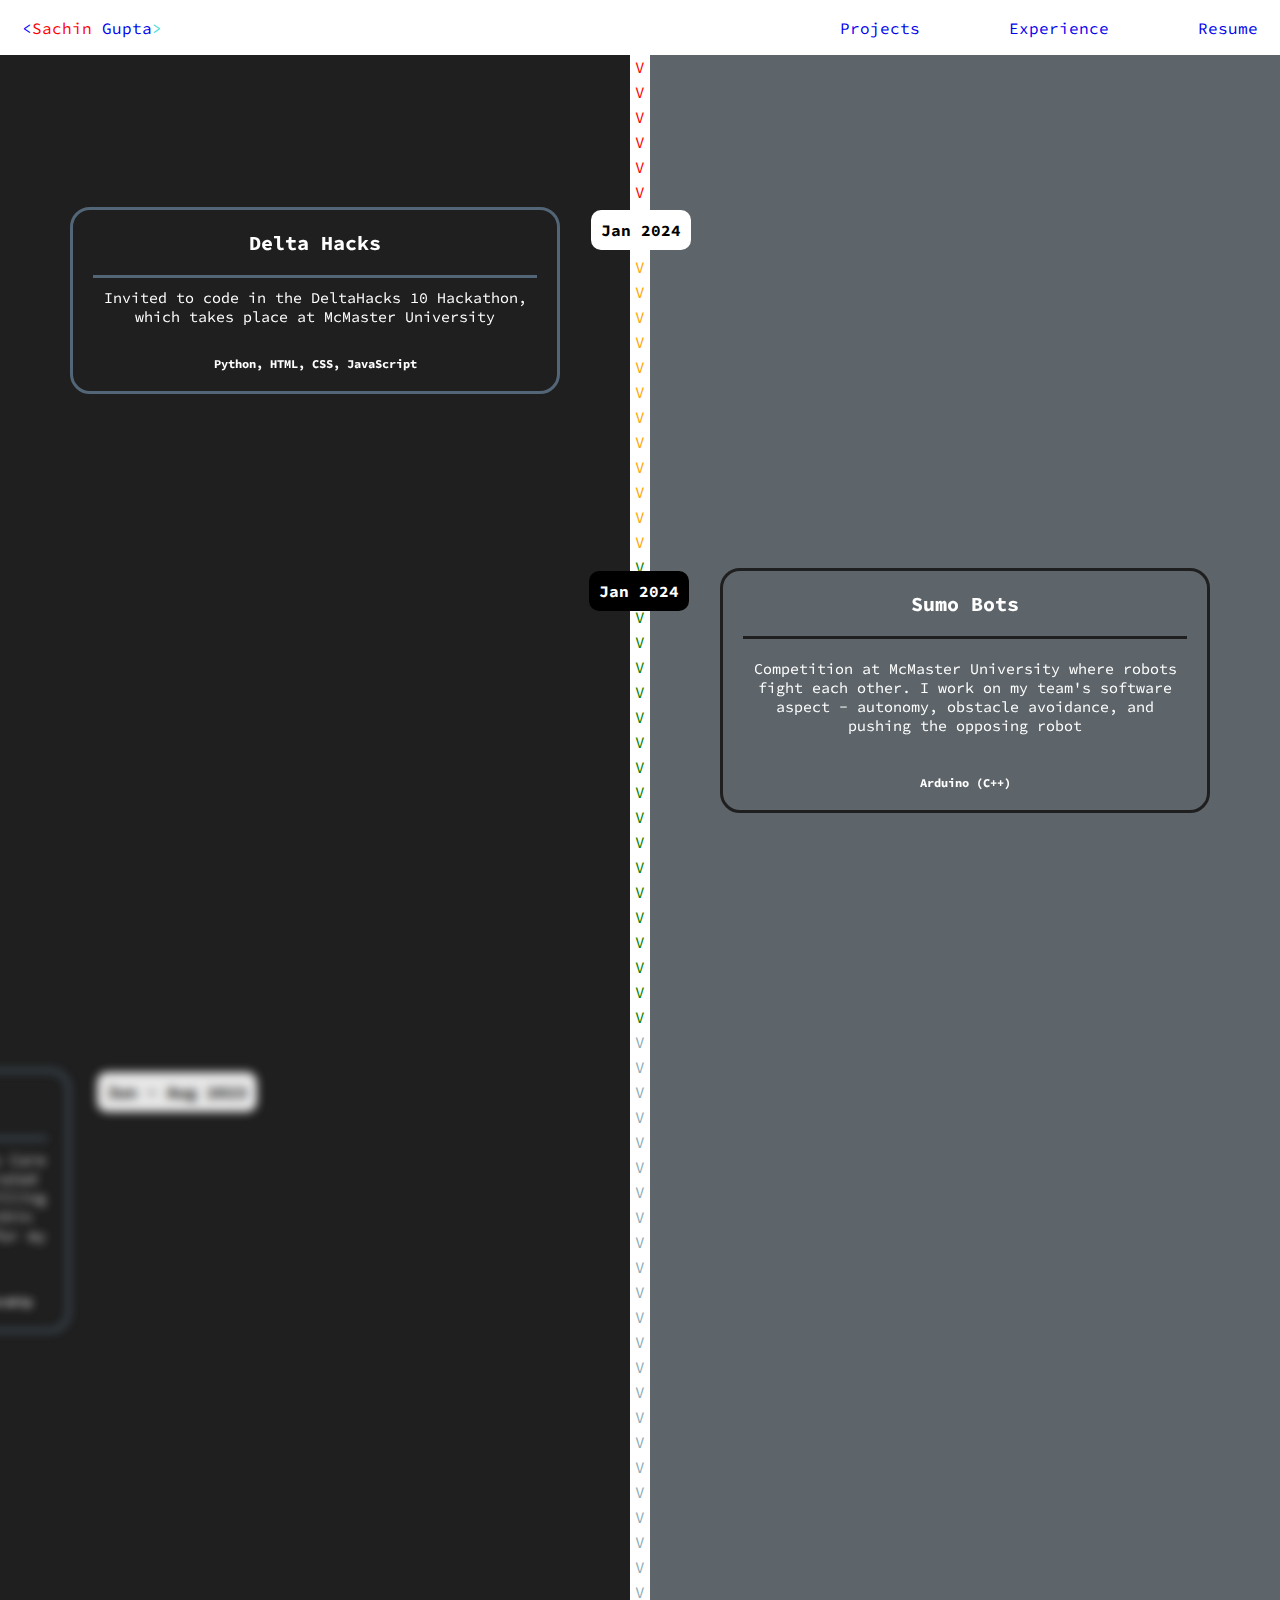
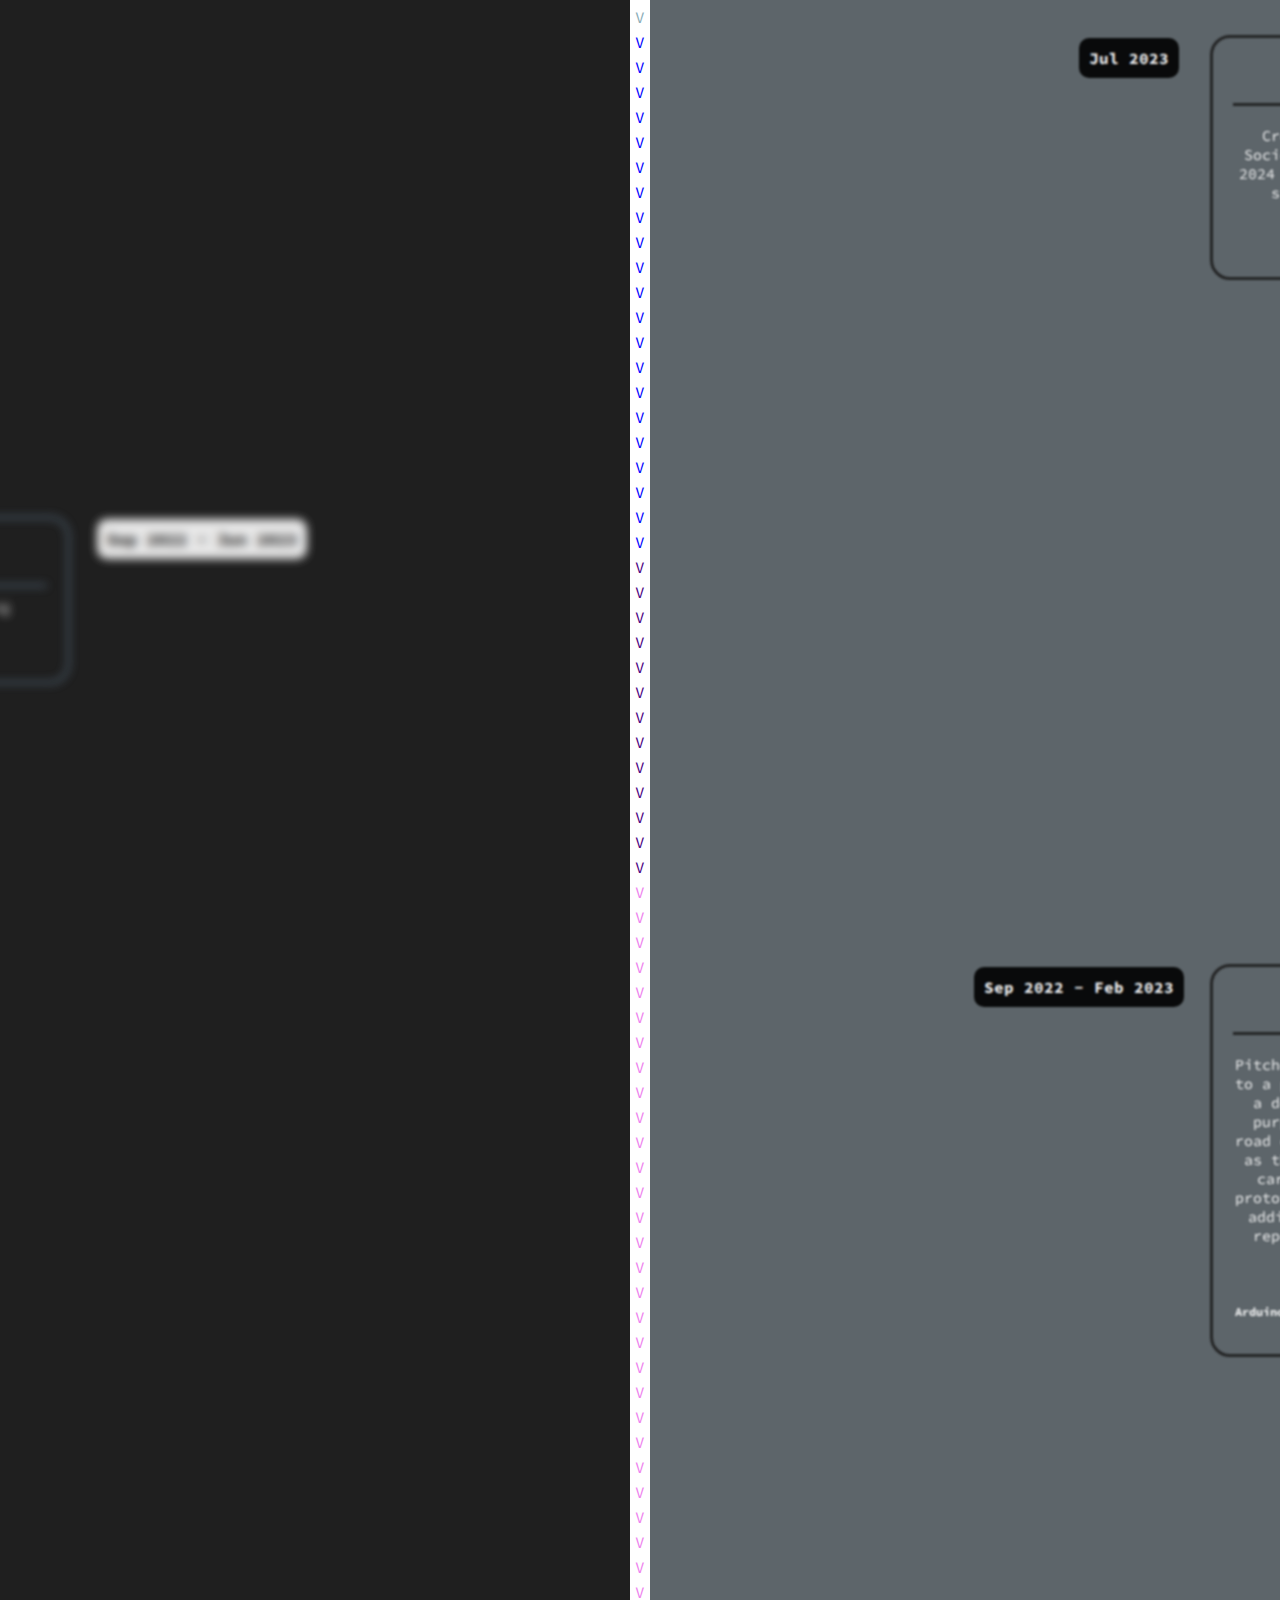
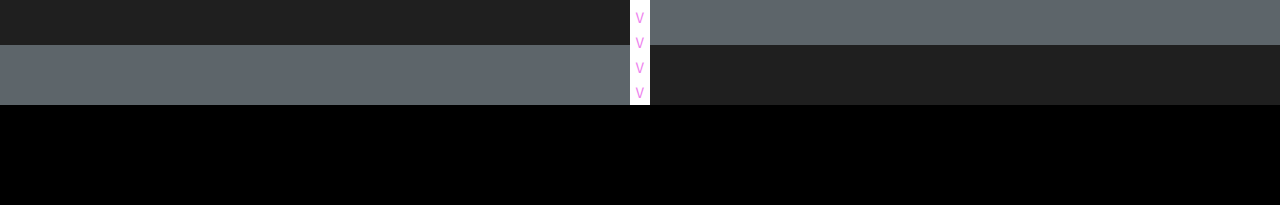
==== experience.html @ 42410a29 "website commit" ====
<!DOCTYPE html>

<html>

<head>
  <title>Sachin Gupta</title>
  <link rel="stylesheet" href="header.css">
  <link rel="stylesheet" href="general.css">
  <link rel="stylesheet" href="experience.css">
  <script defer src="experience.js"></script>
  <link rel="preconnect" href="https://fonts.googleapis.com">
  <link rel="preconnect" href="https://fonts.gstatic.com" crossorigin>
  <link href="https://fonts.googleapis.com/css2?family=Source+Code+Pro:wght@200;400;700&display=swap" rel="stylesheet">

</head>



<body class="body">
  <div class="header">
    <div class="left-side-header">
      <button class="tabs1"><a href="home.html" class="clicked" style="text-decoration:none"><span
            class="third-color">&lt;</span><span class="first-color">Sachin</span> Gupta<span
            class="second-color">&gt;</span></a></button>
      <button class="sg"><a href="home.html" class="clicked" style="text-decoration:none"><span
            class="third-color">&lt;</span><span class="first-color">S</span>G<span
            class="second-color">&gt;</span></a></button>
    </div>
    <div class="right-side-header">
      <button class="tabs"><a href="projects.html" style="text-decoration:none">Projects</a></button>
      <button class="tabs"><a href="experience.html" style="text-decoration:none">Experience</a></button>
      <button class="tabs"><a href="resume.html" style="text-decoration:none">Resume</a></button>
    </div>
  </div>

  <div class="experience">
    <div class="experience-left">
      <div class="bottom-left-bar"></div>
      <div class="module">
        <div class="module-name">Delta Hacks</div>
        <div class="module-description">Invited to code in the DeltaHacks 10 Hackathon, which takes place at McMaster University</div>
        <div class="module-skills">Python, HTML, CSS, JavaScript</div>
        <div class="module-abs-left">Jan 2024</div>


      </div>
      <div class="module">
        <div class="module-name">Youth Coach</div>
        <div class="module-description">Worked as a Youth Coach for the Rogers, Jays Care Foundation. Led 25 youth across over 40 curated games and activities, with the goal of instilling a love for baseball, sports, and school within the youth. Also, awarded $1000 scholarship for my hard work and excellent results. </div>
        <div class="module-skills">Interpersonal Skills, Creativity, Communication, Leadership</div>
        <div class="module-abs-left-1">Jun - Aug 2023</div>
      </div>
      <div class="module">
        <div class="module-name">Advanced Hack Club</div>
        <div class="module-description">Mentor to students and taught them coding</div>
        <div class="module-skills">Python, Teaching, Mentoring</div>
        <div class="module-abs-left-2">Sep 2022 - Jun 2023</div>
      </div>

    </div>
    <div class="experience-middle">
      <div class="arrows"> <span class="arrows1">V V V V V V V</span> <span class="arrows2">V V V V V V V V V V V V V</span> <span class="arrows3">V V V V V V V V V V V V V V V V V V V</span> <span class="arrows4">V V V V V V V V V V V V V V V V V V V V V V V V</span> <span class="arrows5">V V V V V V V V V V V V V V V V V V V V V</span> <span class="arrows6">V V V V V V V V V V V V V</span> <span class="arrows7">V V V V V V V V V V V V V V V V V V V V V V V V V V V V V V V V V</span>  


      </div>
    </div>
    <div class="experience-right">
      <div class="bottom-right-bar"></div>
      <div class="module2">
        <div class="module-name2">Sumo Bots</div>
        <div class="module-description">Competition at McMaster University where robots fight each other. I work on my team's software aspect - autonomy, obstacle avoidance, and pushing the opposing robot </div>
        <div class="module-skills">Arduino (C++)</div>
        <div class="module-abs-right">Jan 2024</div>
      </div>
      <div class="module2">
        <div class="module-name2">My First Client!</div>
        <div class="module-description">Created a series of graphics for JSOT (Jain Society of Toronto) of which were used in their 2024 Annual Members Publication. This marked the start of "Sachin Graphic Design Company"!</div>
        <div class="module-skills">Professionalism, Working with Clients, Creativity</div>
        <div class="module-abs-right">Jul 2023</div>
      </div>
      <div class="module2">
        <div class="module-name2">DECA</div>
        <div class="module-description">Pitched a start-up business concept, "Bumpsense", to a panel of judges (in Toronto). "Bumpsense" is a device that attaches to any car and has the purpose of sensing and automatically avoiding road obstacles such as potholes, bumps, and more, as these may pose serious risk to damaging ones car. Also, for proof of concept, I created a prototype using 3D printed parts, an arduino, and additional electrical components, as well as a report on the company, device, target market, financials, and more.</div>
        <div class="module-skills">Arduino (C++), 3D Modelling (CAD), Innovation, Public Speaking, Marketing</div>
        <div class="module-abs-right-1">Sep 2022 - Feb 2023</div>
      </div>

    </div>
  </div>


</body>



</html>





<!-- 1. header is white with black text     2. body is black with white text   3. Home/Contact Me, Projects, Experience, Resume-->
---- header.css ----
.header {
  display: flex;
  height: 55px;
  background-color: white;
  align-items: center;
  justify-content: space-between;
  right: 0;
  left: 0;
  top: 0;
  position: fixed;
  z-index: 1000;
}

.tabs {
  font-family: 'Source Code Pro';
  border: none;
  background-color: white;
  height: 100%;
  font-size: 16px;
  cursor: pointer;
  transition: box-shadow 0.2s;
}

.tabs1 {
  font-family: 'Source Code Pro';
  border: none;
  background-color: white;
  height: 100%;
  font-size: 16px;
  cursor: pointer;
  transition: box-shadow 0.2s;
  color: orange;
  z-index: 10;
}

.sg {
  font-family: 'Source Code Pro';
  border: none;
  background-color: white;
  height: 100%;
  font-size: 16px;
  cursor: pointer;
  transition: box-shadow 0.2s, opacity 0.3s;
  position: absolute;
  top: 0;
  left: 60px;
  opacity: 1;
  height: 22.5px;
  margin-top: -30px;
  z-index: 4;
}

.first-color {
  color: red;
}

.clicked:active .first-color{
  color:rgb(85, 26, 139);
}

.clicked:active {
  color: red;
}

.second-color {
  color: turquoise;
}

.third-color {
  color: blue;
}

.tabs:hover, .tabs1:hover, .sg:hover {
  box-shadow: 0 15px 5px -5px #00000030;
}



.left-side-header {
  margin-left: 16px;
  margin-right: 45px;
}

.right-side-header {
  width: 430px;
  display: flex;
  align-items: center;
  justify-content: space-between;
  margin-right: 16px;
}

@media (max-width: 700px) {
  .sg {
    opacity: 1;
    margin-top: 16px;
  }
  .tabs1 { 
    opacity: 0;
  }


}
---- general.css ----
.body {
  margin: 0;
  padding: 0;
  height: 1475px;
  background-color: black;
  font-family: 'Source Code Pro';
}
---- experience.css ----
.experience {
  display: grid;
  color: white;
  margin-top: -100px;
  grid-template-columns: 1fr 20px 1fr;
}

.experience-left {
  flex: 1;
  align-items: center;
  text-align: center;
  display: grid;
  grid-template-rows: auto;
  padding: 0px 40px;
  background-color: #1f1f1f;
  grid-template-rows: 800px 1000px 1000px;
  position: relative;

}


.bottom-left-bar {
  background-color: #5d656a;
  height: 60px;
  bottom: -60px;
  left: 0;
  right: 0;
  position: absolute;
}

.bottom-right-bar {
  background-color: #1f1f1f;
  height: 60px;
  bottom: -60px;
  left: 0;
  right: 0;
  position: absolute;
}

.module {
  display: flex;
  flex-direction: column;
  border: 3px solid #536677;
  border-radius: 20px;
  padding: 20px;
  margin: 0 30px;
  row-gap: 10px;
  position: relative;
  opacity: 0.9;
  filter: blur(5px);
  transform: translateX(-100%);
  transition: all 1s;
  z-index: 5;

}

.show {
  opacity: 1;
  filter: blur(0);
  transform: translateX(0);
}


.module2 {
  display: flex;
  flex-direction: column;
  border: 3px solid #1f1f1f;
  border-radius: 20px;
  padding: 20px;
  margin: 0 30px;
  row-gap: 20px;
  position: relative;
  transition: all 1s;
  opacity: 0.9;
  filter: blur(1px);
  transform: translateX(100%);
  transition: all 2s;
  z-index: 5;

}

.show2 {
  opacity: 1;
  filter: blur(0);
  transform: translateX(0);

}

.module-name {
  font-weight: bold;
  font-size: 20px;
  width: 100%;
  border-bottom: 3px solid #536677;
  padding-bottom: 20px;

}

.module-name2 {
  font-weight: bold;
  font-size: 20px;
  width: 100%;
  border-bottom: 3px solid #1f1f1f;
  padding-bottom: 20px;
}

.module-description {
  font-size: 15px;
}

.module-skills {
  font-size: 12px;
  margin-top: 20px;
  font-weight: bold;
}

.experience-middle {
  width: 20px;
  top: 55px;
  bottom: 0;
  background-color: white;
  text-align: center;
  position: relative;
}

.arrows {
  background-color: white;
  width: 20px;
  position: absolute;
  top: 100px;
  right: 0;
  line-height: 25px;
  color: black;
  z-index: 1
}

.experience-right {
  flex: 1;
  align-items: center;
  text-align: center;
  display: grid;
  grid-template-rows: 780px 1355px 650px;
  padding: 20px 40px;
  background-color: #5d656a;
  padding-top: 400px;
  padding-bottom: 160px;
  position: relative;

}

.module-abs-left {
  position: absolute;
  top: 0px;
  right: -134px;
  background-color: white;
  padding: 10px;
  border-radius: 10px;
  color: black;
  font-weight: bold;
  z-index: 100;
  opacity: 1;
}

.module-abs-left-1 {
  position: absolute;
  top: 0px;
  right: -190px;
  background-color: white;
  padding: 10px;
  border-radius: 10px;
  color: black;
  font-weight: bold;
  z-index: 100;
  opacity: 1;
}

.module-abs-left-2 {
  position: absolute;
  top: 0px;
  right: -240px;
  background-color: white;
  padding: 10px;
  border-radius: 10px;
  color: black;
  font-weight: bold;
  z-index: 100;
  opacity: 1;
}

.module-abs-right {
  position: absolute;
  top: 0px;
  left: -134px;
  background-color: black;
  padding: 10px;
  border-radius: 10px;
  color: white;
  font-weight: bold;
  z-index: 100;
  opacity: 1;
}

.module-abs-right-1 {
  position: absolute;
  top: 0px;
  left: -239px;
  background-color: black;
  padding: 10px;
  border-radius: 10px;
  color: white;
  font-weight: bold;
  z-index: 100;
  opacity: 1;
}

.arrows1 {
  color: red;
}
.arrows2 {
  color: orange;
}
.arrows3 {
  color: green;
}
.arrows4 {
  color: rgb(139, 173, 184);
}
.arrows5 {
  color: blue;
}
.arrows6 {
  color: indigo;
}
.arrows7 {
  color: violet;
}
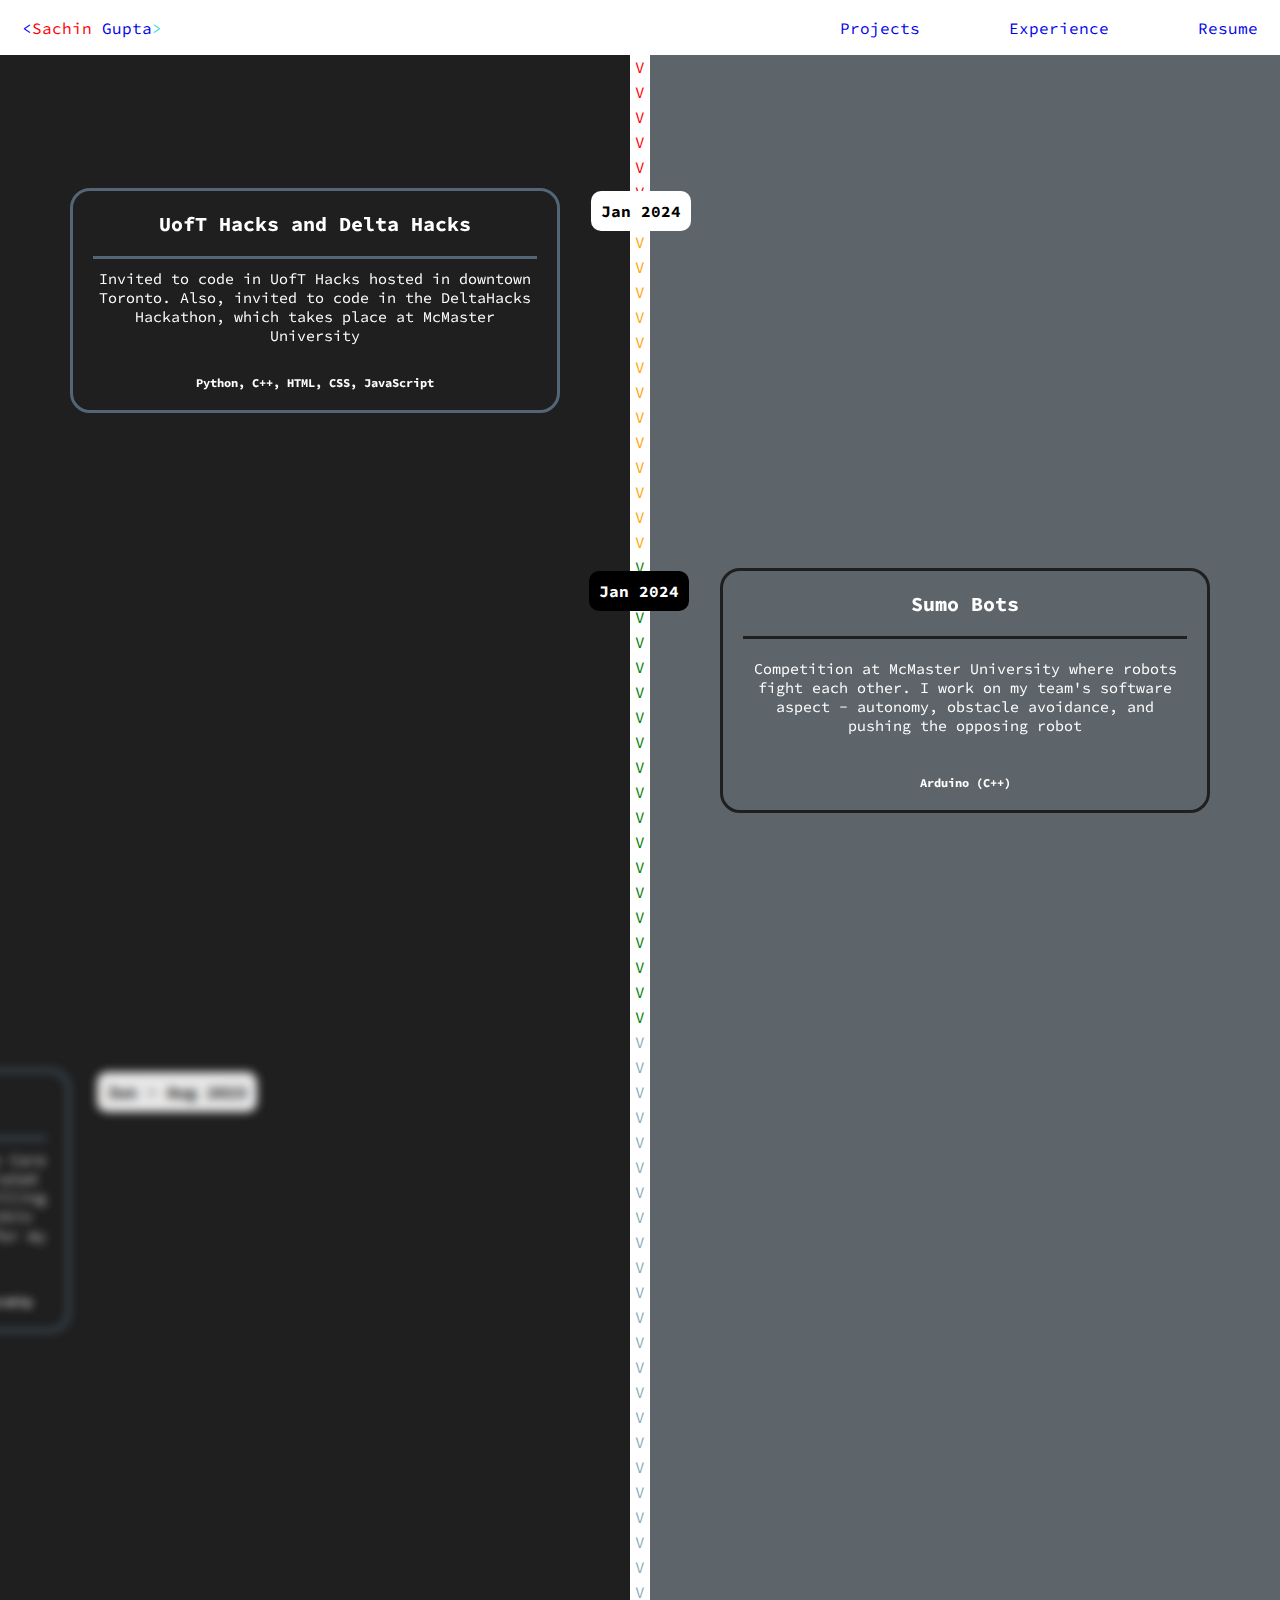
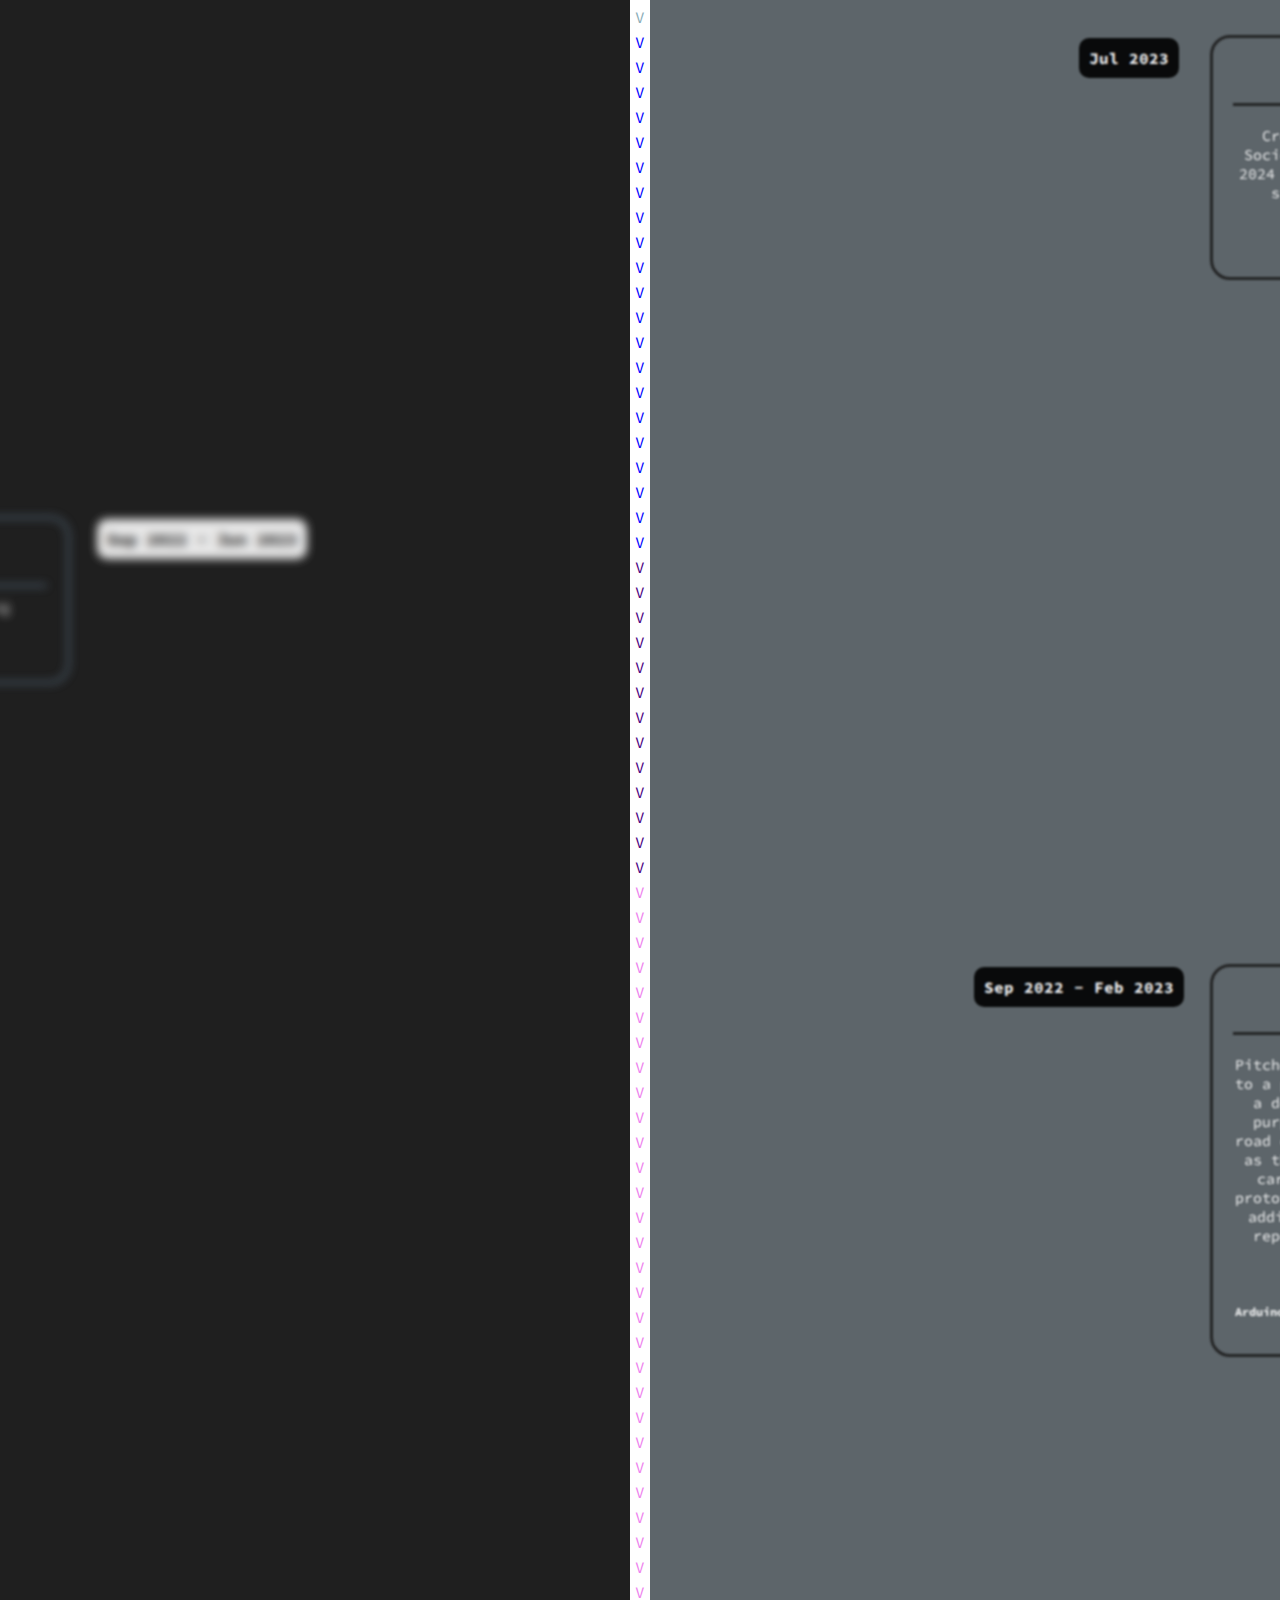
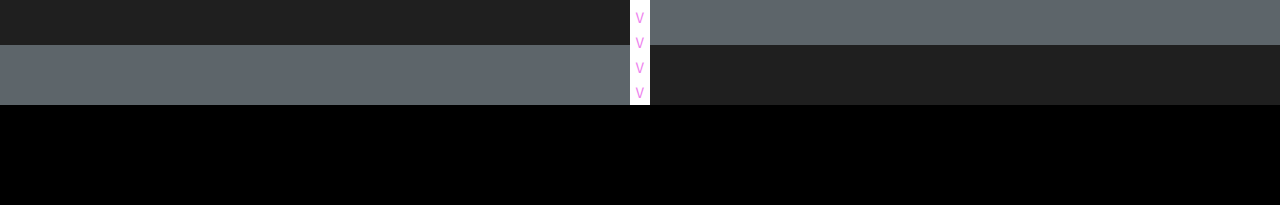
==== commit 21e4b60b: "updated again" ====
--- a/experience.html
+++ b/experience.html
@@ -19,10 +19,10 @@
 <body class="body">
   <div class="header">
     <div class="left-side-header">
-      <button class="tabs1"><a href="home.html" class="clicked" style="text-decoration:none"><span
+      <button class="tabs1"><a href="index.html" class="clicked" style="text-decoration:none"><span
             class="third-color">&lt;</span><span class="first-color">Sachin</span> Gupta<span
             class="second-color">&gt;</span></a></button>
-      <button class="sg"><a href="home.html" class="clicked" style="text-decoration:none"><span
+      <button class="sg"><a href="index.html" class="clicked" style="text-decoration:none"><span
             class="third-color">&lt;</span><span class="first-color">S</span>G<span
             class="second-color">&gt;</span></a></button>
     </div>
@@ -37,16 +37,19 @@
     <div class="experience-left">
       <div class="bottom-left-bar"></div>
       <div class="module">
-        <div class="module-name">Delta Hacks</div>
-        <div class="module-description">Invited to code in the DeltaHacks 10 Hackathon, which takes place at McMaster University</div>
-        <div class="module-skills">Python, HTML, CSS, JavaScript</div>
+        <div class="module-name">UofT Hacks and Delta Hacks</div>
+        <div class="module-description">Invited to code in UofT Hacks hosted in downtown Toronto. Also, invited to code in the DeltaHacks Hackathon, which takes place at McMaster
+          University</div>
+        <div class="module-skills">Python, C++, HTML, CSS, JavaScript</div>
         <div class="module-abs-left">Jan 2024</div>
 
 
       </div>
       <div class="module">
         <div class="module-name">Youth Coach</div>
-        <div class="module-description">Worked as a Youth Coach for the Rogers, Jays Care Foundation. Led 25 youth across over 40 curated games and activities, with the goal of instilling a love for baseball, sports, and school within the youth. Also, awarded $1000 scholarship for my hard work and excellent results. </div>
+        <div class="module-description">Worked as a Youth Coach for the Rogers, Jays Care Foundation. Led 25 youth
+          across over 40 curated games and activities, with the goal of instilling a love for baseball, sports, and
+          school within the youth. Also, awarded $1000 scholarship for my hard work and excellent results. </div>
         <div class="module-skills">Interpersonal Skills, Creativity, Communication, Leadership</div>
         <div class="module-abs-left-1">Jun - Aug 2023</div>
       </div>
@@ -59,7 +62,11 @@
 
     </div>
     <div class="experience-middle">
-      <div class="arrows"> <span class="arrows1">V V V V V V V</span> <span class="arrows2">V V V V V V V V V V V V V</span> <span class="arrows3">V V V V V V V V V V V V V V V V V V V</span> <span class="arrows4">V V V V V V V V V V V V V V V V V V V V V V V V</span> <span class="arrows5">V V V V V V V V V V V V V V V V V V V V V</span> <span class="arrows6">V V V V V V V V V V V V V</span> <span class="arrows7">V V V V V V V V V V V V V V V V V V V V V V V V V V V V V V V V V</span>  
+      <div class="arrows"> <span class="arrows1">V V V V V V V</span> <span class="arrows2">V V V V V V V V V V V V
+          V</span> <span class="arrows3">V V V V V V V V V V V V V V V V V V V</span> <span class="arrows4">V V V V V V
+          V V V V V V V V V V V V V V V V V V</span> <span class="arrows5">V V V V V V V V V V V V V V V V V V V V
+          V</span> <span class="arrows6">V V V V V V V V V V V V V</span> <span class="arrows7">V V V V V V V V V V V V
+          V V V V V V V V V V V V V V V V V V V V V</span>
 
 
       </div>
@@ -68,19 +75,25 @@
       <div class="bottom-right-bar"></div>
       <div class="module2">
         <div class="module-name2">Sumo Bots</div>
-        <div class="module-description">Competition at McMaster University where robots fight each other. I work on my team's software aspect - autonomy, obstacle avoidance, and pushing the opposing robot </div>
+        <div class="module-description">Competition at McMaster University where robots fight each other. I work on my
+          team's software aspect - autonomy, obstacle avoidance, and pushing the opposing robot </div>
         <div class="module-skills">Arduino (C++)</div>
         <div class="module-abs-right">Jan 2024</div>
       </div>
       <div class="module2">
         <div class="module-name2">My First Client!</div>
-        <div class="module-description">Created a series of graphics for JSOT (Jain Society of Toronto) of which were used in their 2024 Annual Members Publication. This marked the start of "Sachin Graphic Design Company"!</div>
+        <div class="module-description">Created a series of graphics for JSOT (Jain Society of Toronto) of which were
+          used in their 2024 Annual Members Publication. This marked the start of "Sachin Graphic Design Company"!</div>
         <div class="module-skills">Professionalism, Working with Clients, Creativity</div>
         <div class="module-abs-right">Jul 2023</div>
       </div>
       <div class="module2">
         <div class="module-name2">DECA</div>
-        <div class="module-description">Pitched a start-up business concept, "Bumpsense", to a panel of judges (in Toronto). "Bumpsense" is a device that attaches to any car and has the purpose of sensing and automatically avoiding road obstacles such as potholes, bumps, and more, as these may pose serious risk to damaging ones car. Also, for proof of concept, I created a prototype using 3D printed parts, an arduino, and additional electrical components, as well as a report on the company, device, target market, financials, and more.</div>
+        <div class="module-description">Pitched a start-up business concept, "Bumpsense", to a panel of judges (in
+          Toronto). "Bumpsense" is a device that attaches to any car and has the purpose of sensing and automatically
+          avoiding road obstacles such as potholes, bumps, and more, as these may pose serious risk to damaging ones
+          car. Also, for proof of concept, I created a prototype using 3D printed parts, an arduino, and additional
+          electrical components, as well as a report on the company, device, target market, financials, and more.</div>
         <div class="module-skills">Arduino (C++), 3D Modelling (CAD), Innovation, Public Speaking, Marketing</div>
         <div class="module-abs-right-1">Sep 2022 - Feb 2023</div>
       </div>
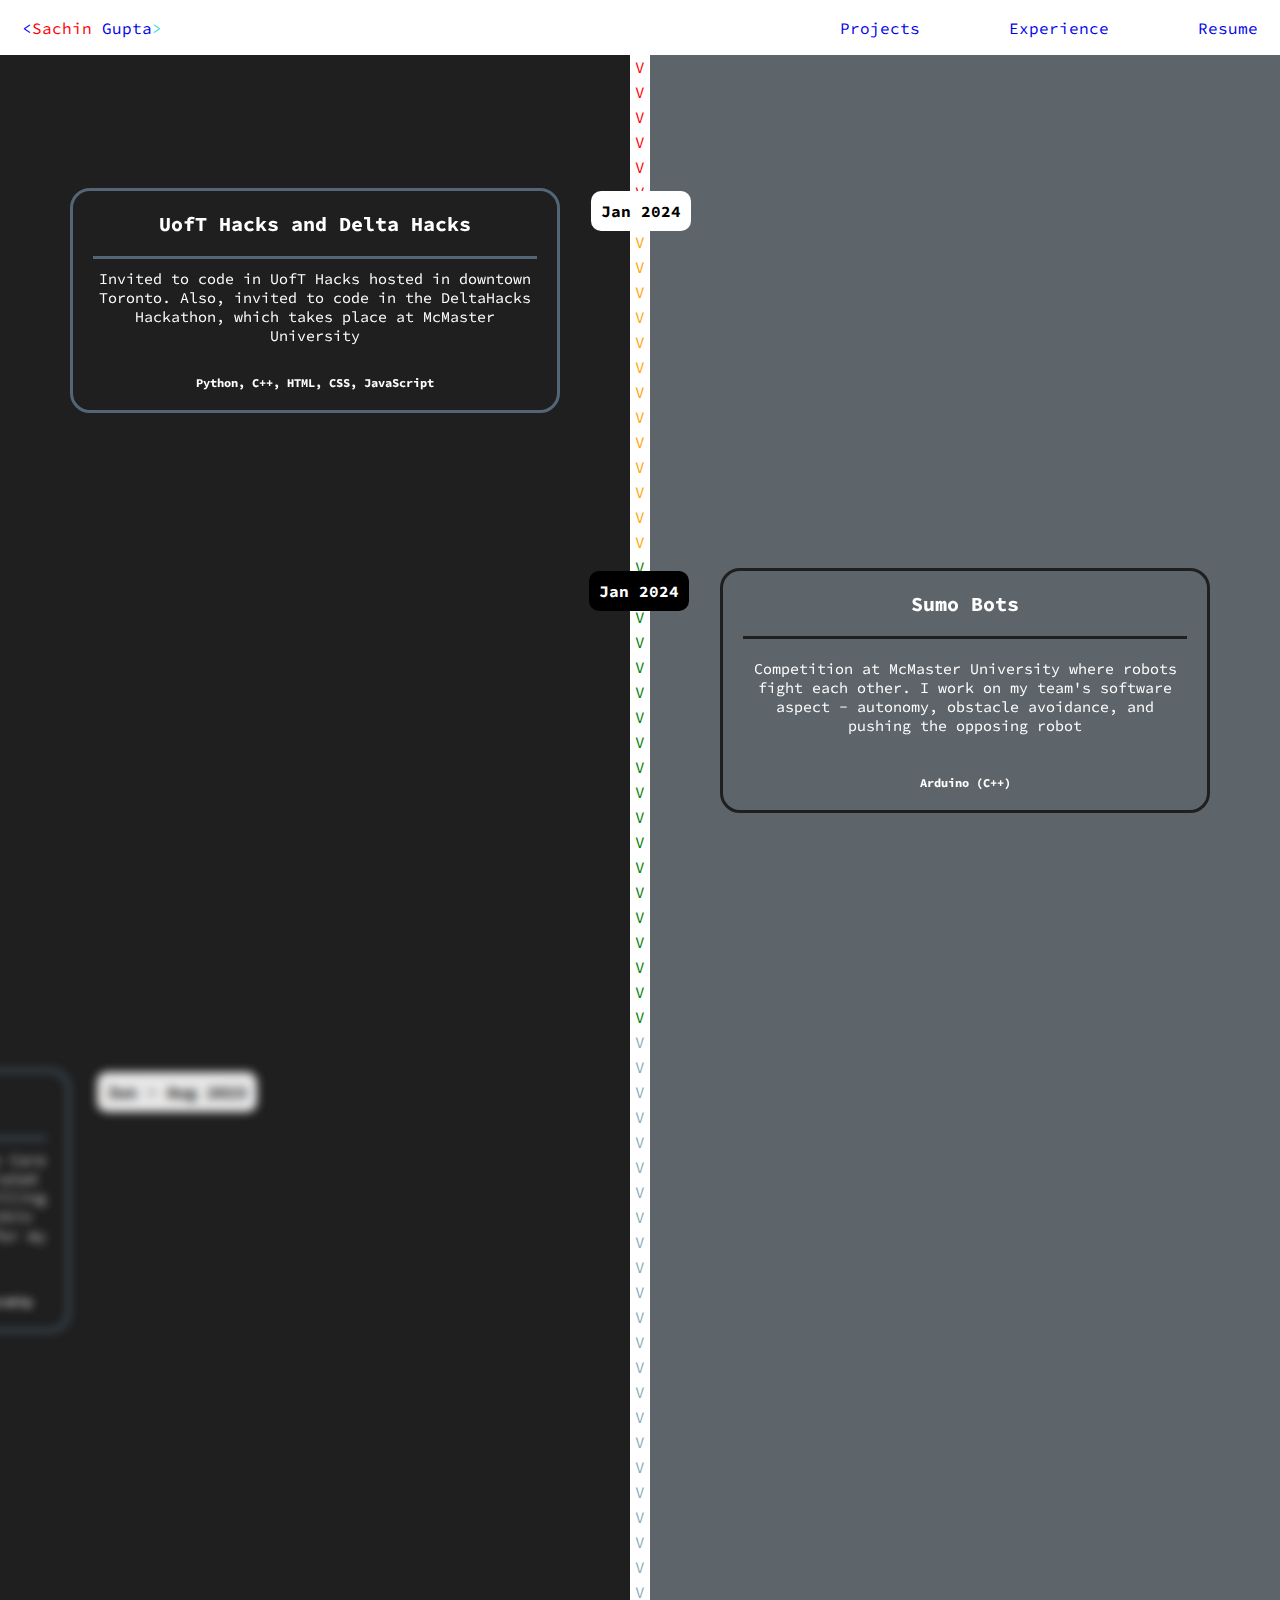
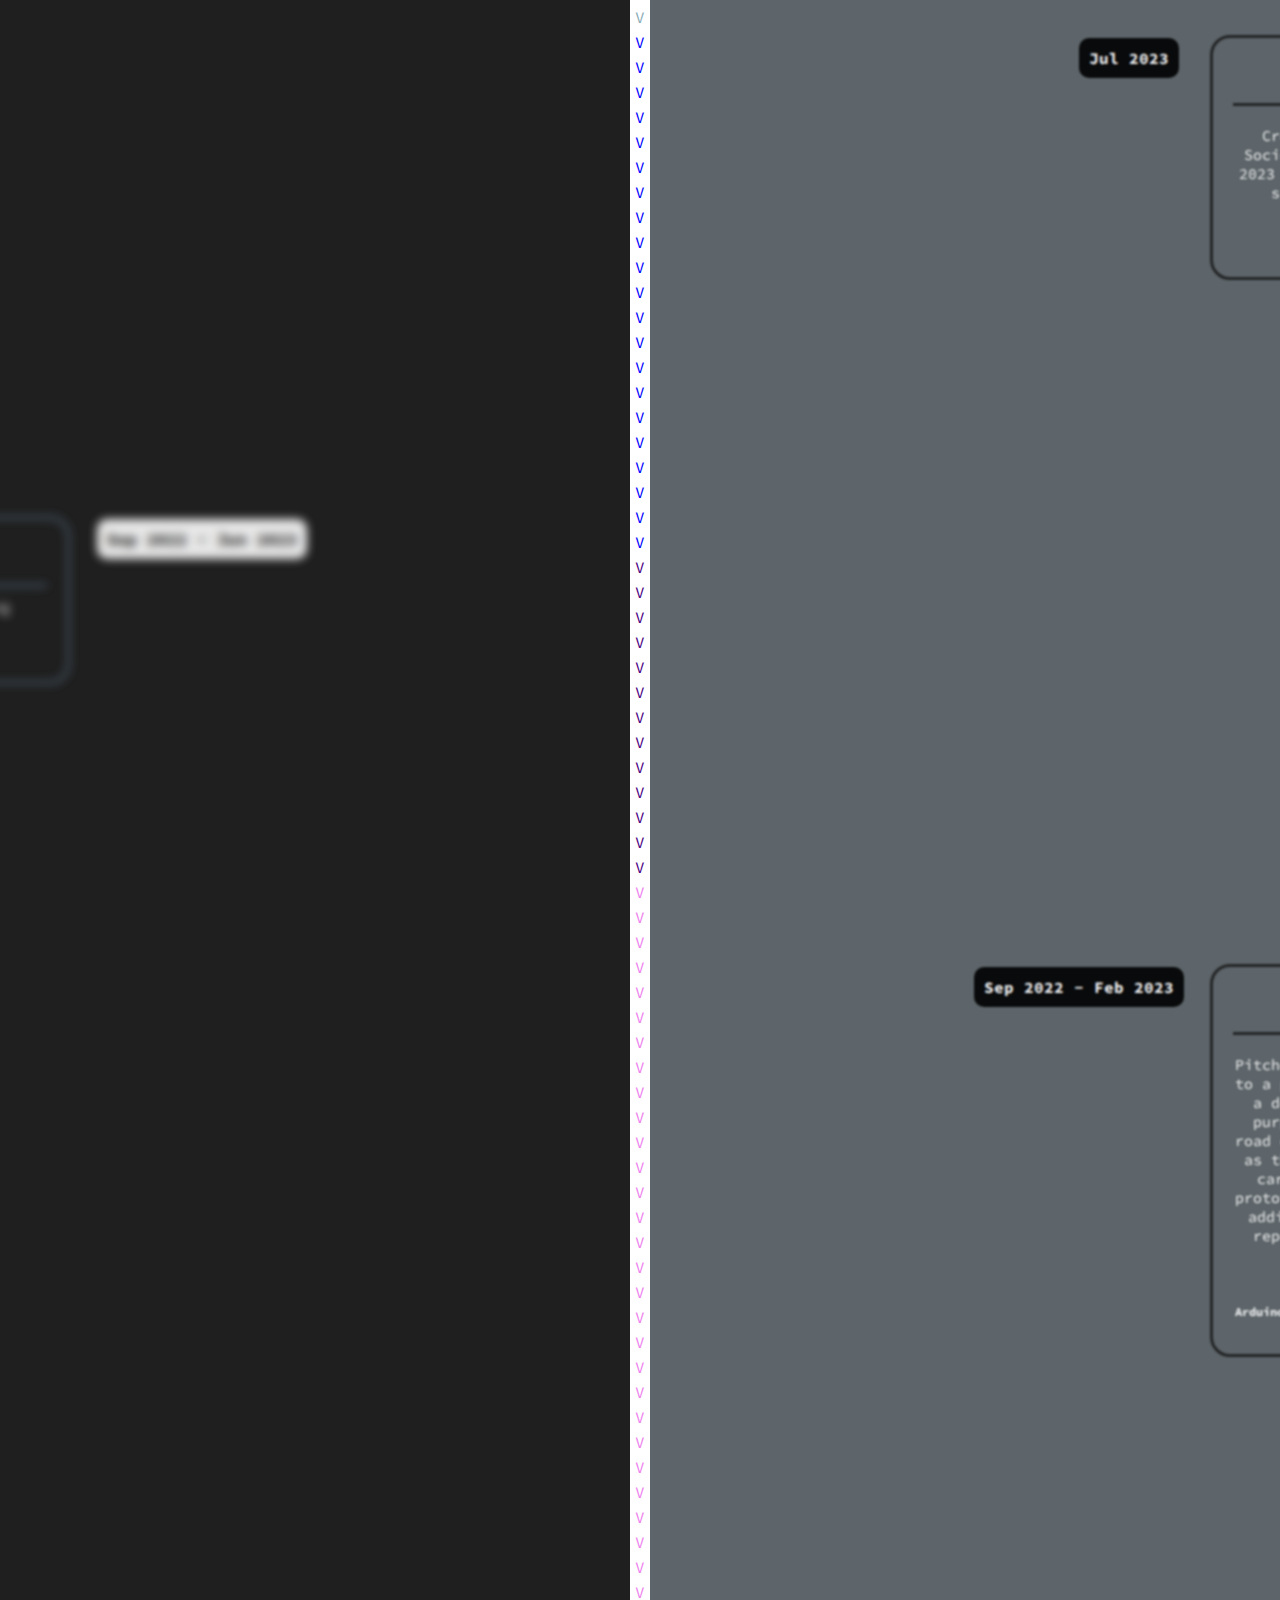
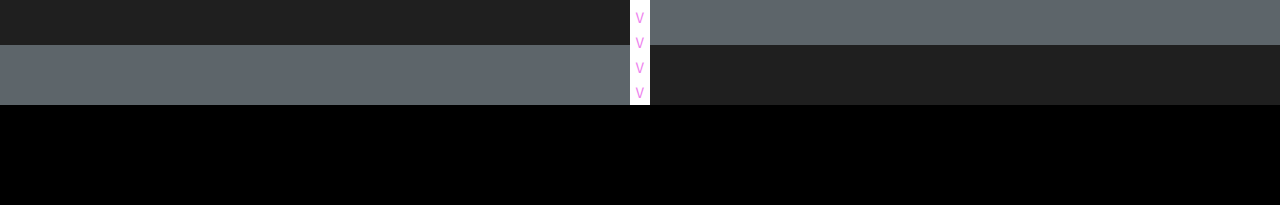
==== commit ca0ebbce: "yes" ====
--- a/experience.html
+++ b/experience.html
@@ -11,6 +11,7 @@
   <link rel="preconnect" href="https://fonts.googleapis.com">
   <link rel="preconnect" href="https://fonts.gstatic.com" crossorigin>
   <link href="https://fonts.googleapis.com/css2?family=Source+Code+Pro:wght@200;400;700&display=swap" rel="stylesheet">
+  <link rel="shortcut icon" type="image/x-icon" href="sachin-circle.png" />
 
 </head>
 
@@ -83,7 +84,7 @@
       <div class="module2">
         <div class="module-name2">My First Client!</div>
         <div class="module-description">Created a series of graphics for JSOT (Jain Society of Toronto) of which were
-          used in their 2024 Annual Members Publication. This marked the start of "Sachin Graphic Design Company"!</div>
+          used in their 2023 Annual Members Publication. This marked the start of "Sachin Graphic Design Company"!</div>
         <div class="module-skills">Professionalism, Working with Clients, Creativity</div>
         <div class="module-abs-right">Jul 2023</div>
       </div>
